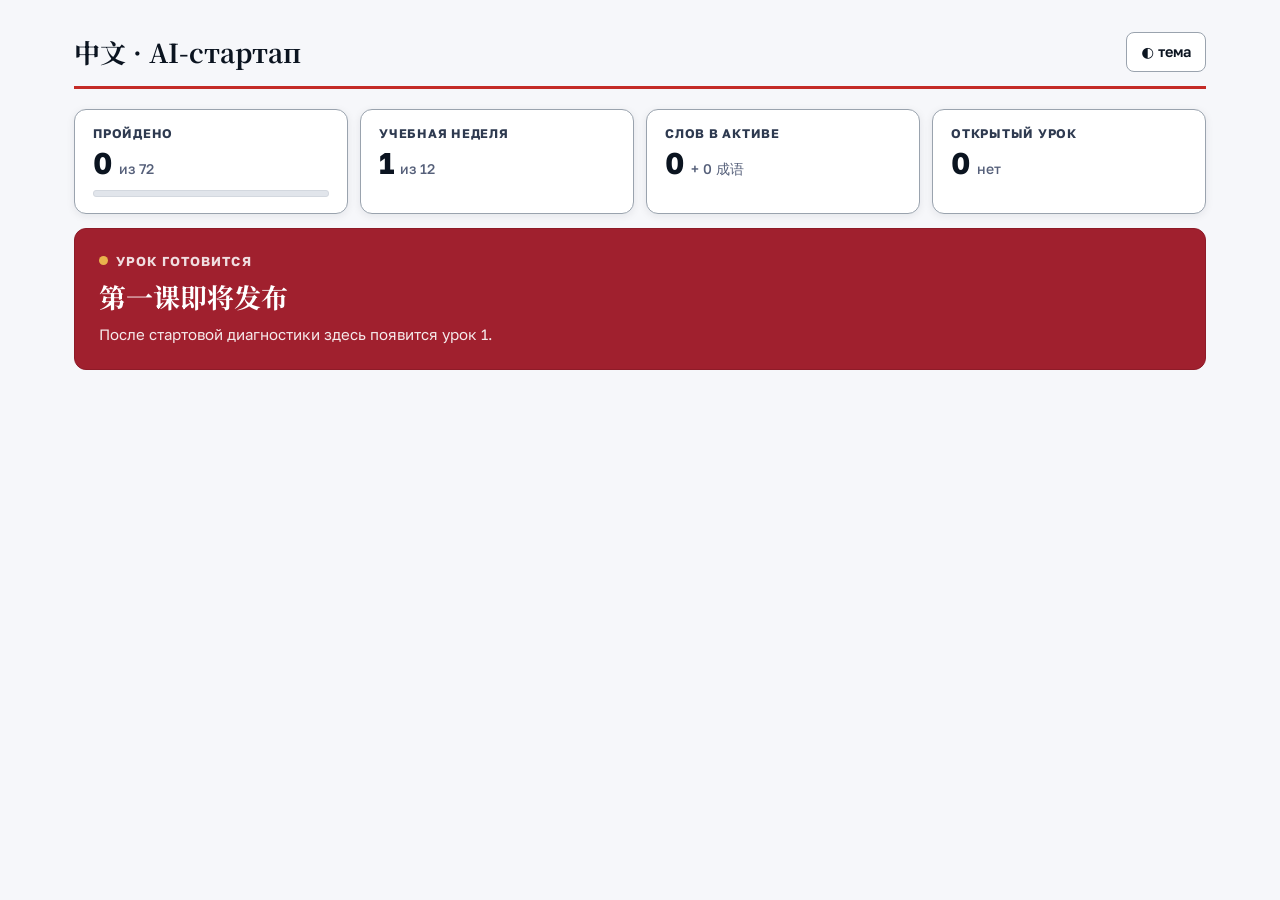
==== latest.html @ 7e4cdb02 "init: пустое оглавление" ====
<!doctype html><html><head><meta charset="utf-8"><meta name="robots" content="noindex,nofollow"><meta http-equiv="refresh" content="0; url=index.html"><title>→</title><script>location.replace("index.html")</script></head><body><a href="index.html">index.html</a></body></html>
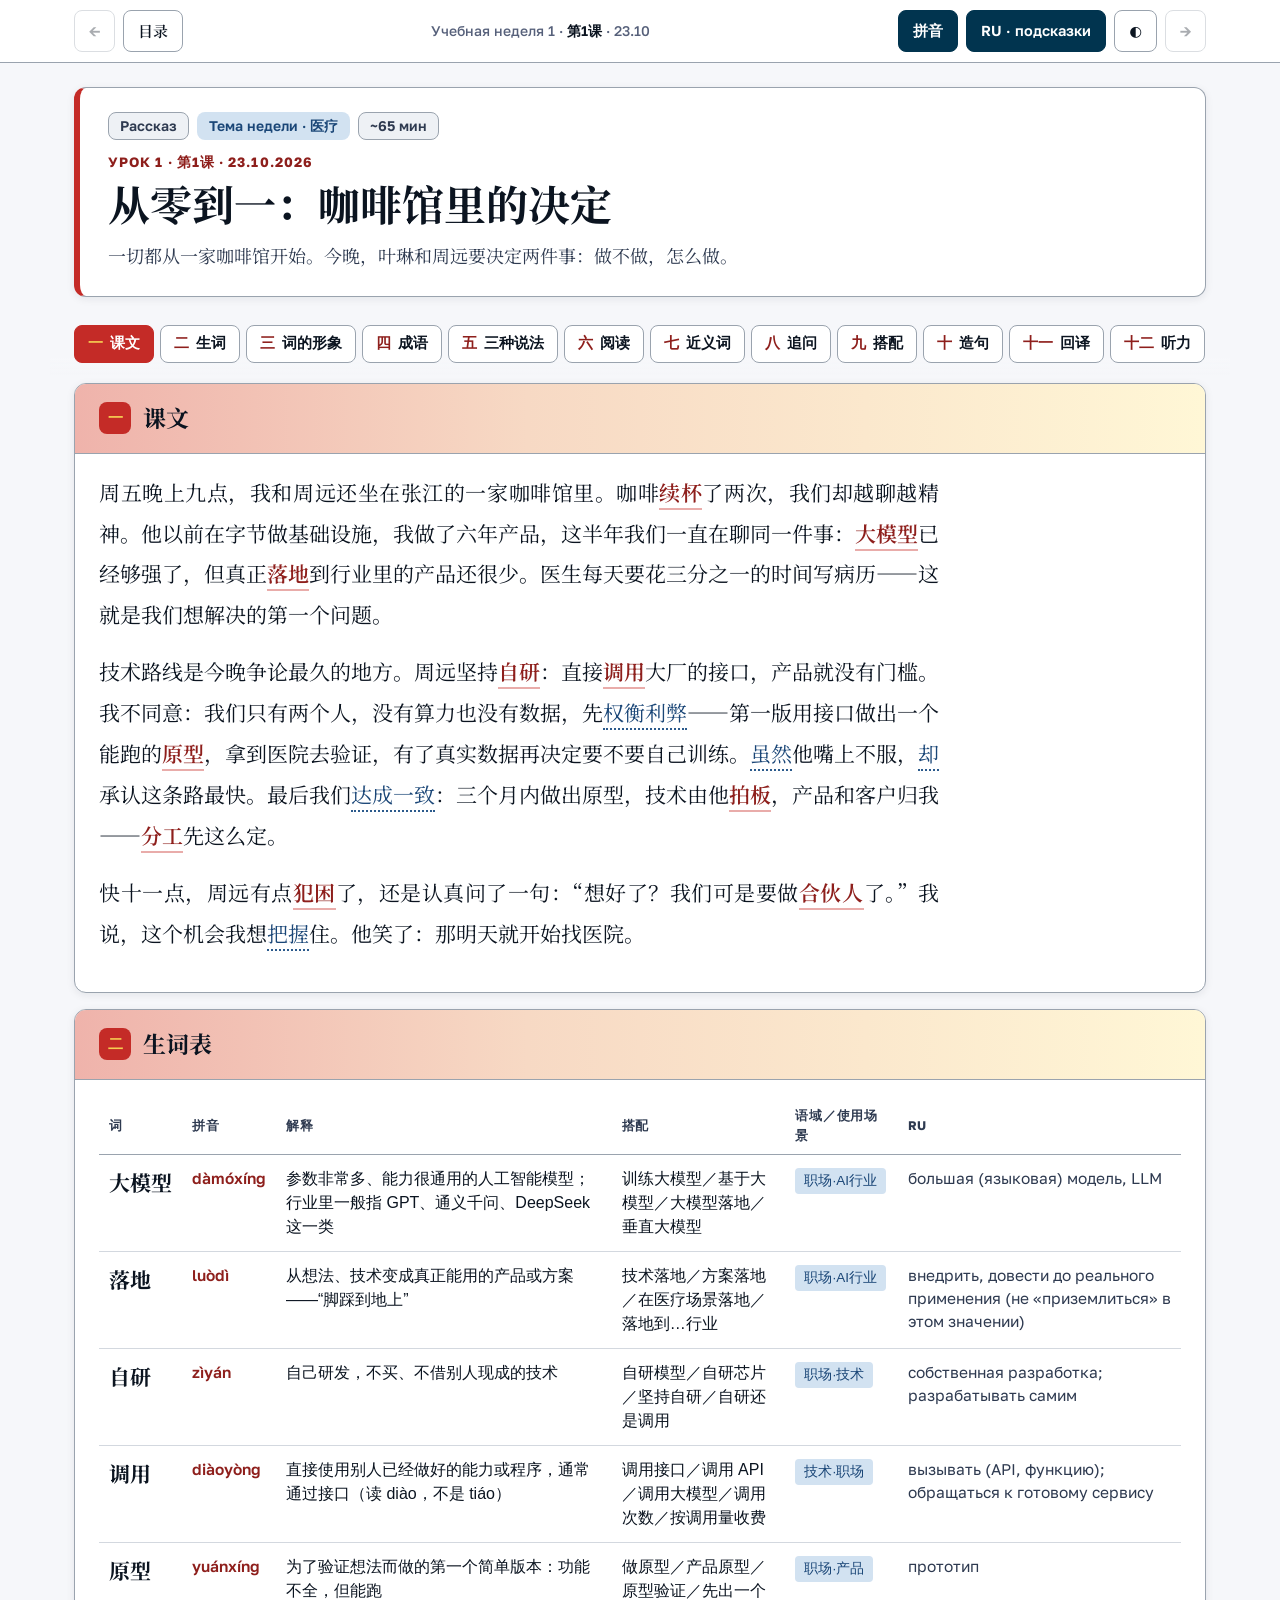
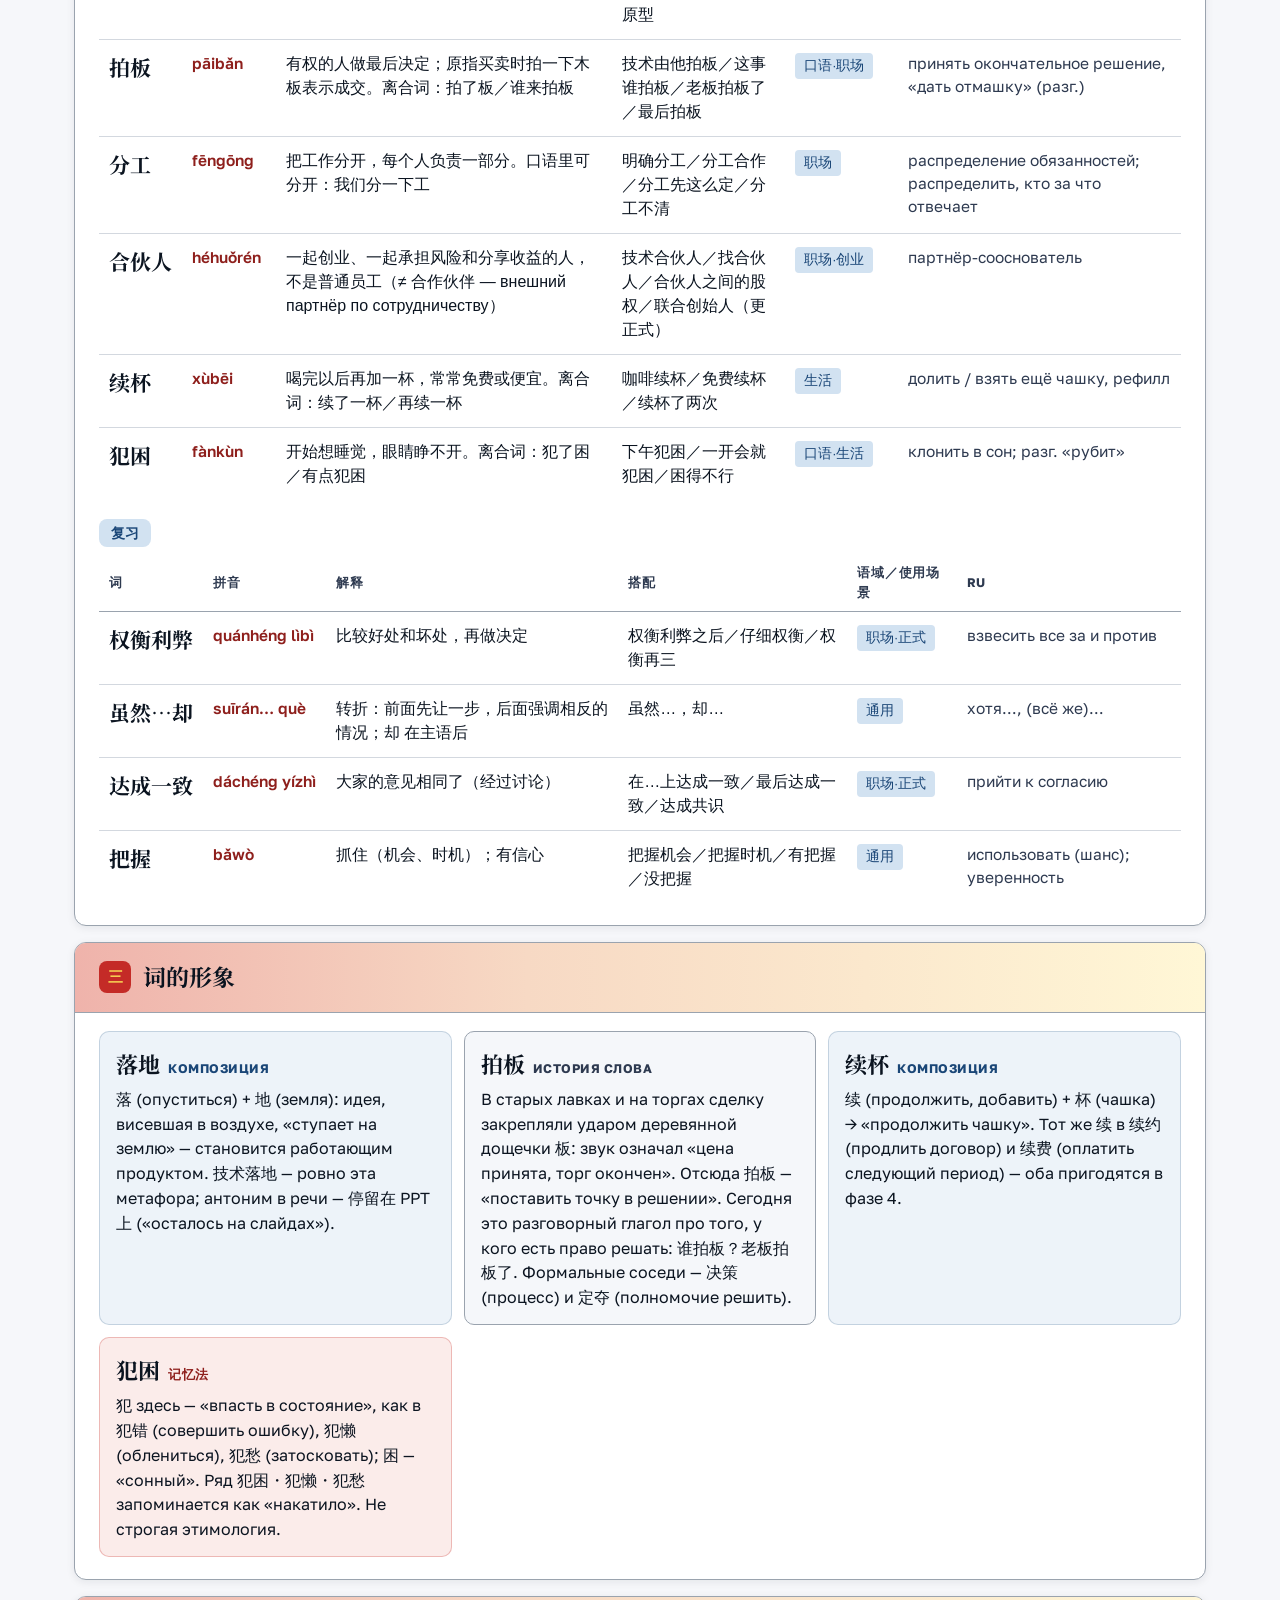
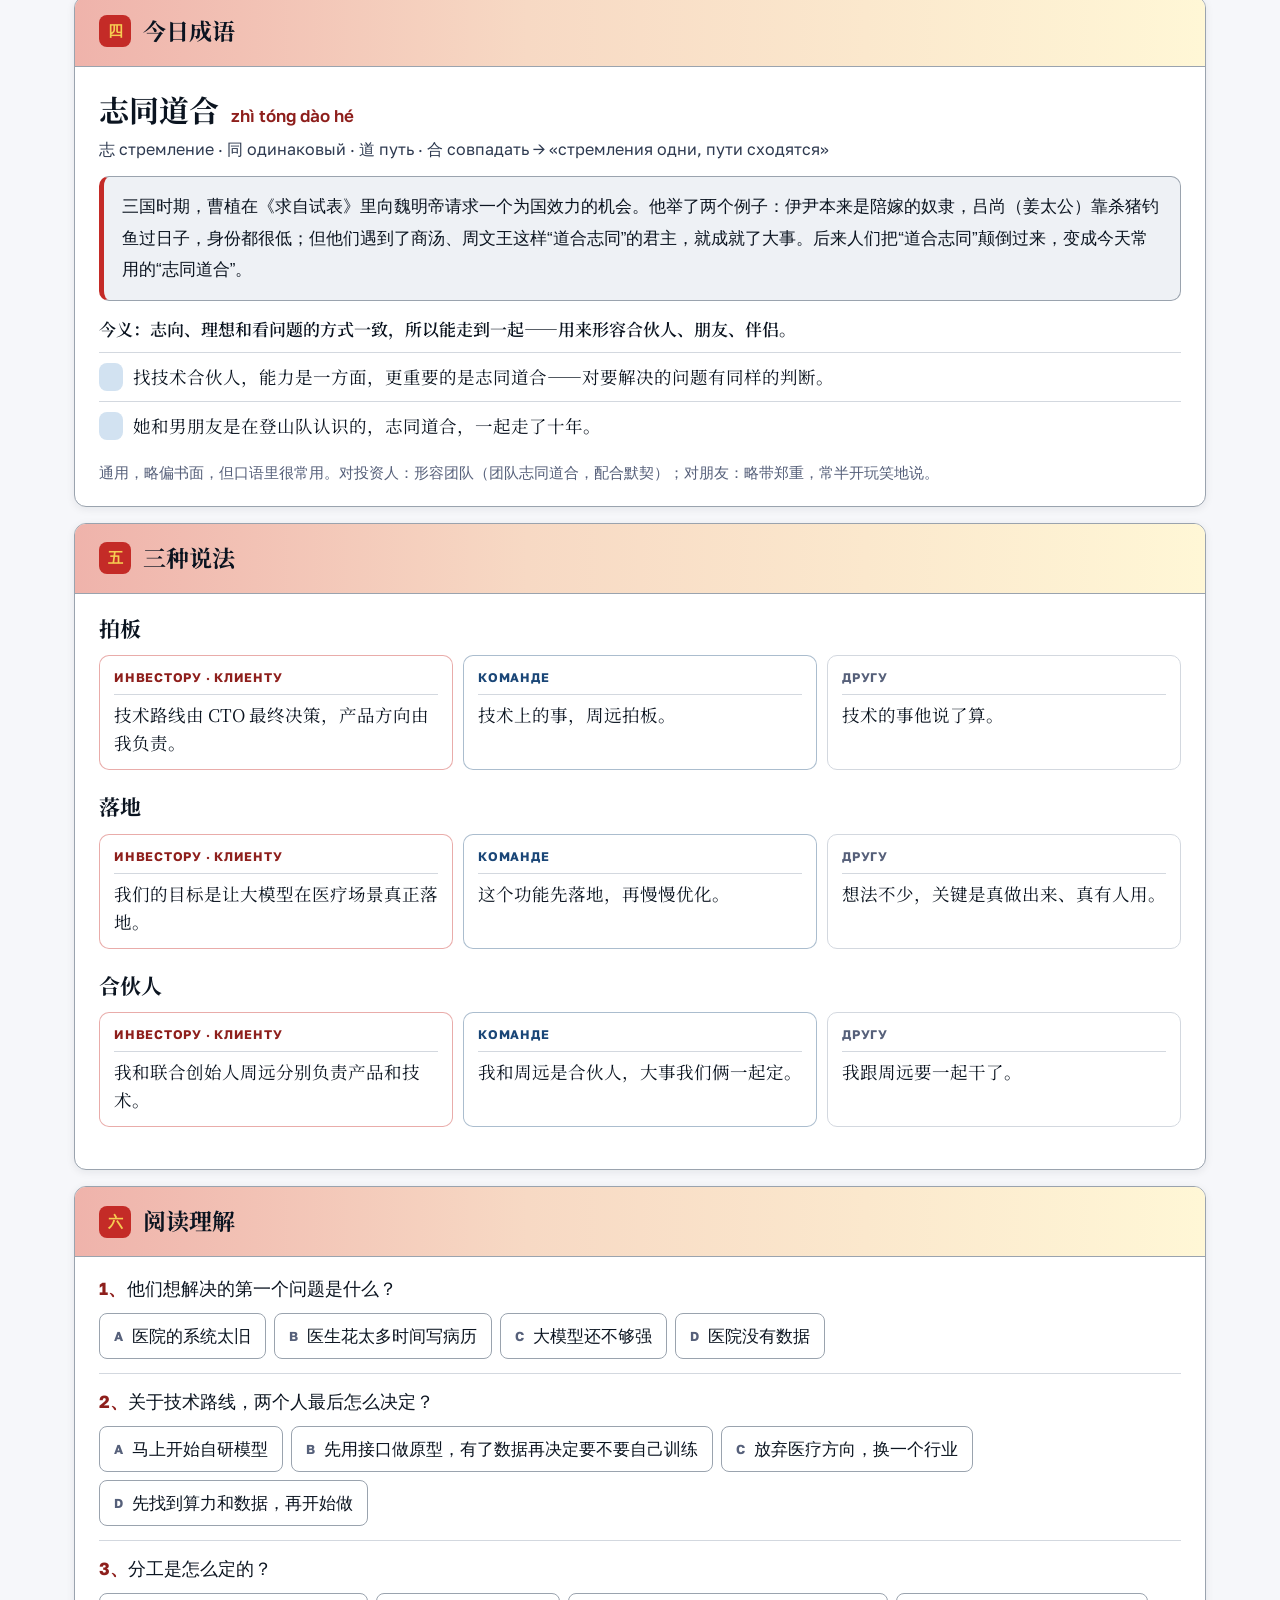
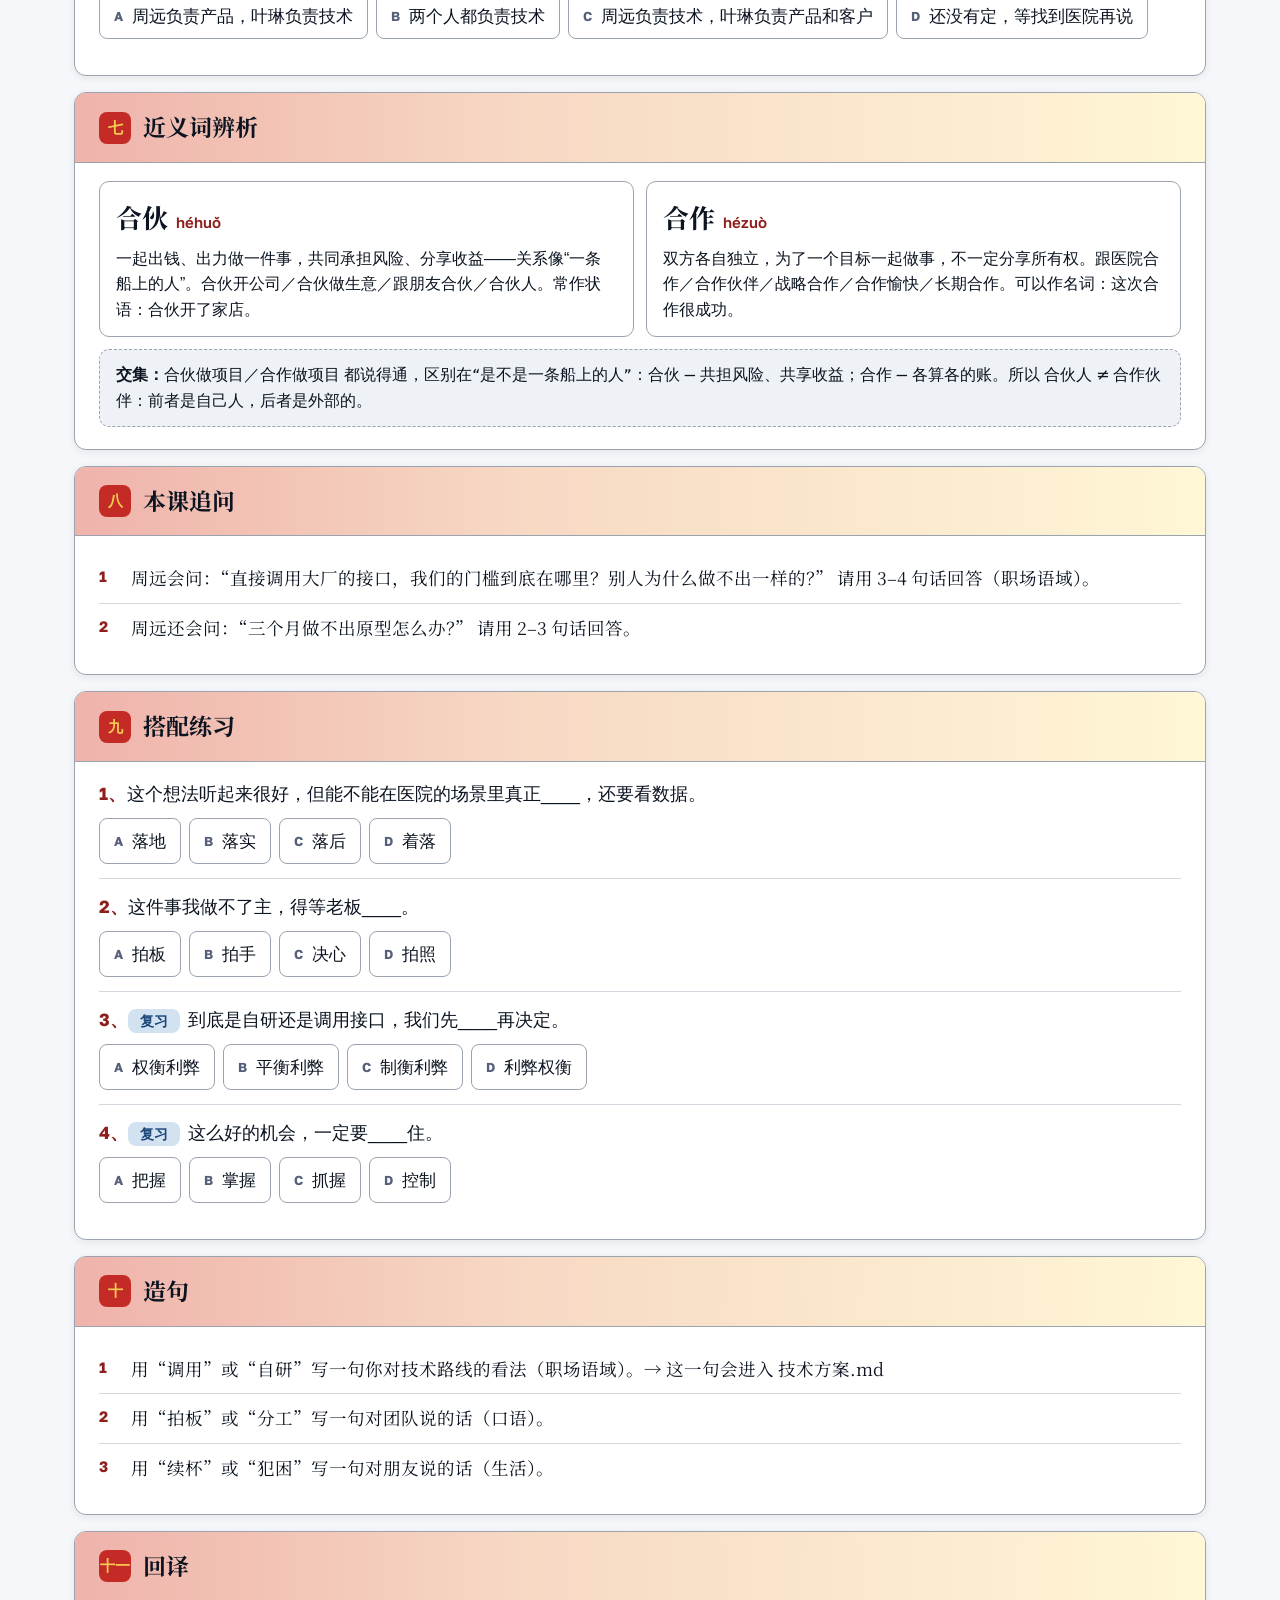
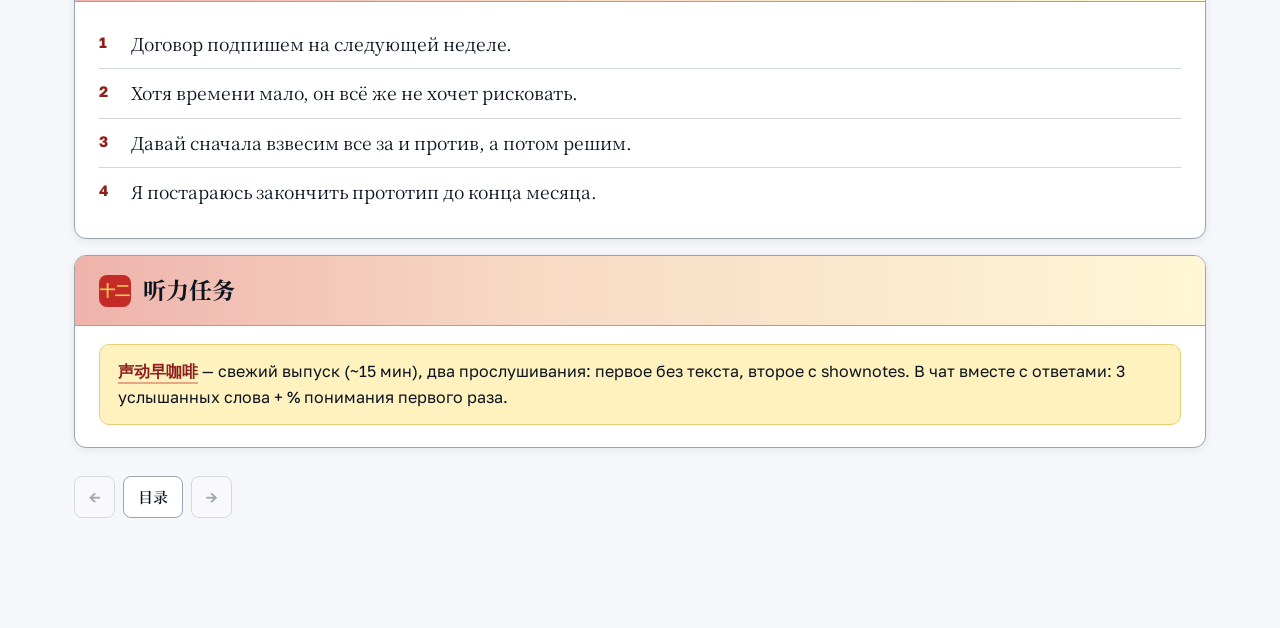
==== commit 9427900f: "урок 1" ====
--- a/latest.html
+++ b/latest.html
@@ -1 +1 @@
-<!doctype html><html><head><meta charset="utf-8"><meta name="robots" content="noindex,nofollow"><meta http-equiv="refresh" content="0; url=index.html"><title>→</title><script>location.replace("index.html")</script></head><body><a href="index.html">index.html</a></body></html>+<!doctype html><html><head><meta charset="utf-8"><meta name="robots" content="noindex,nofollow"><meta http-equiv="refresh" content="0; url=lessons/2026-10-23.html"><title>→</title><script>location.replace("lessons/2026-10-23.html")</script></head><body><a href="lessons/2026-10-23.html">lessons/2026-10-23.html</a></body></html>
